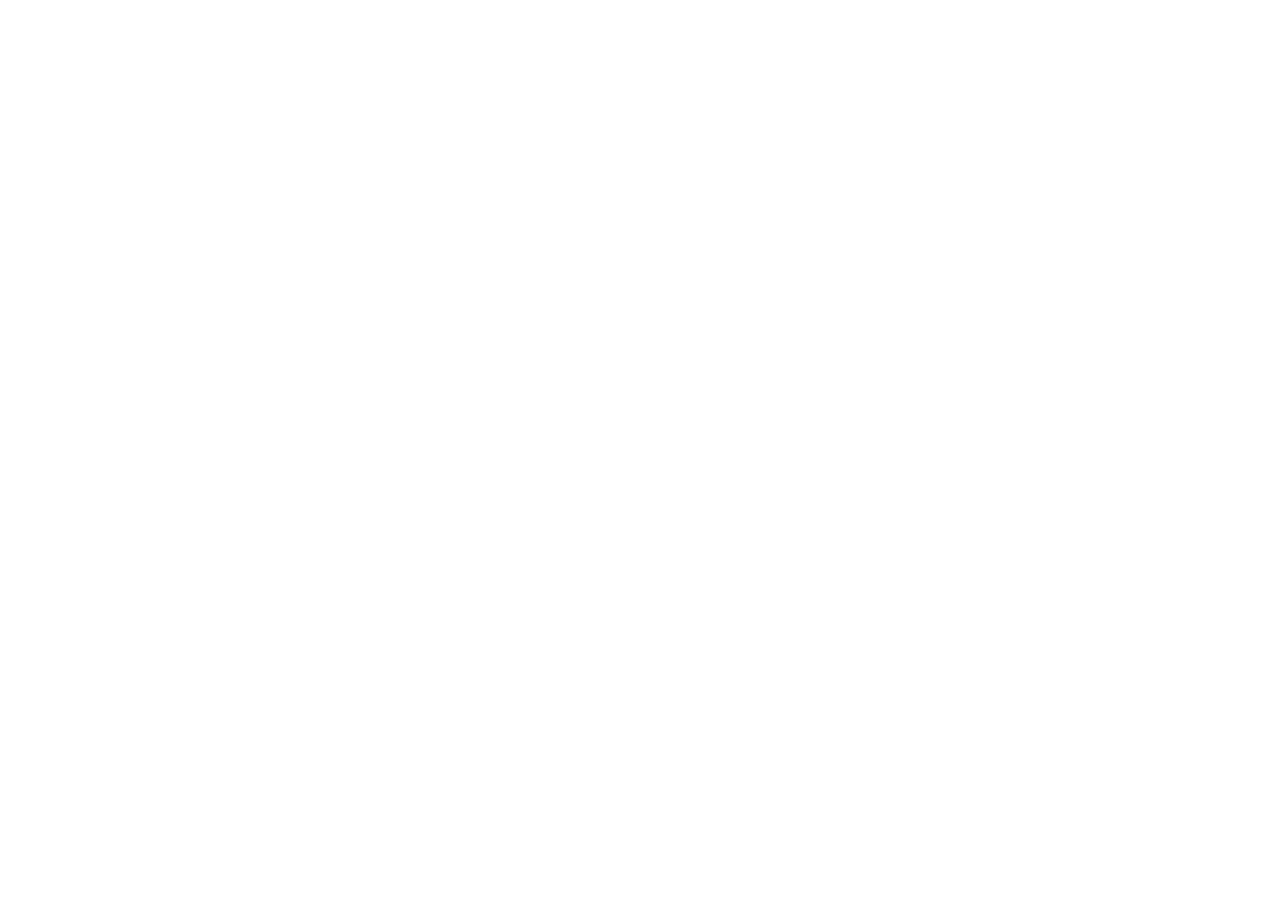
==== index.html @ bd6015cc "Site" ====
<!DOCTYPE html>
<html lang="en">
<head>
    <meta charset="UTF-8">
    <meta name="viewport" content="width=device-width, initial-scale=1.0">
    <title>La Boite</title>
</head>
<body>
    
</body>
</html>
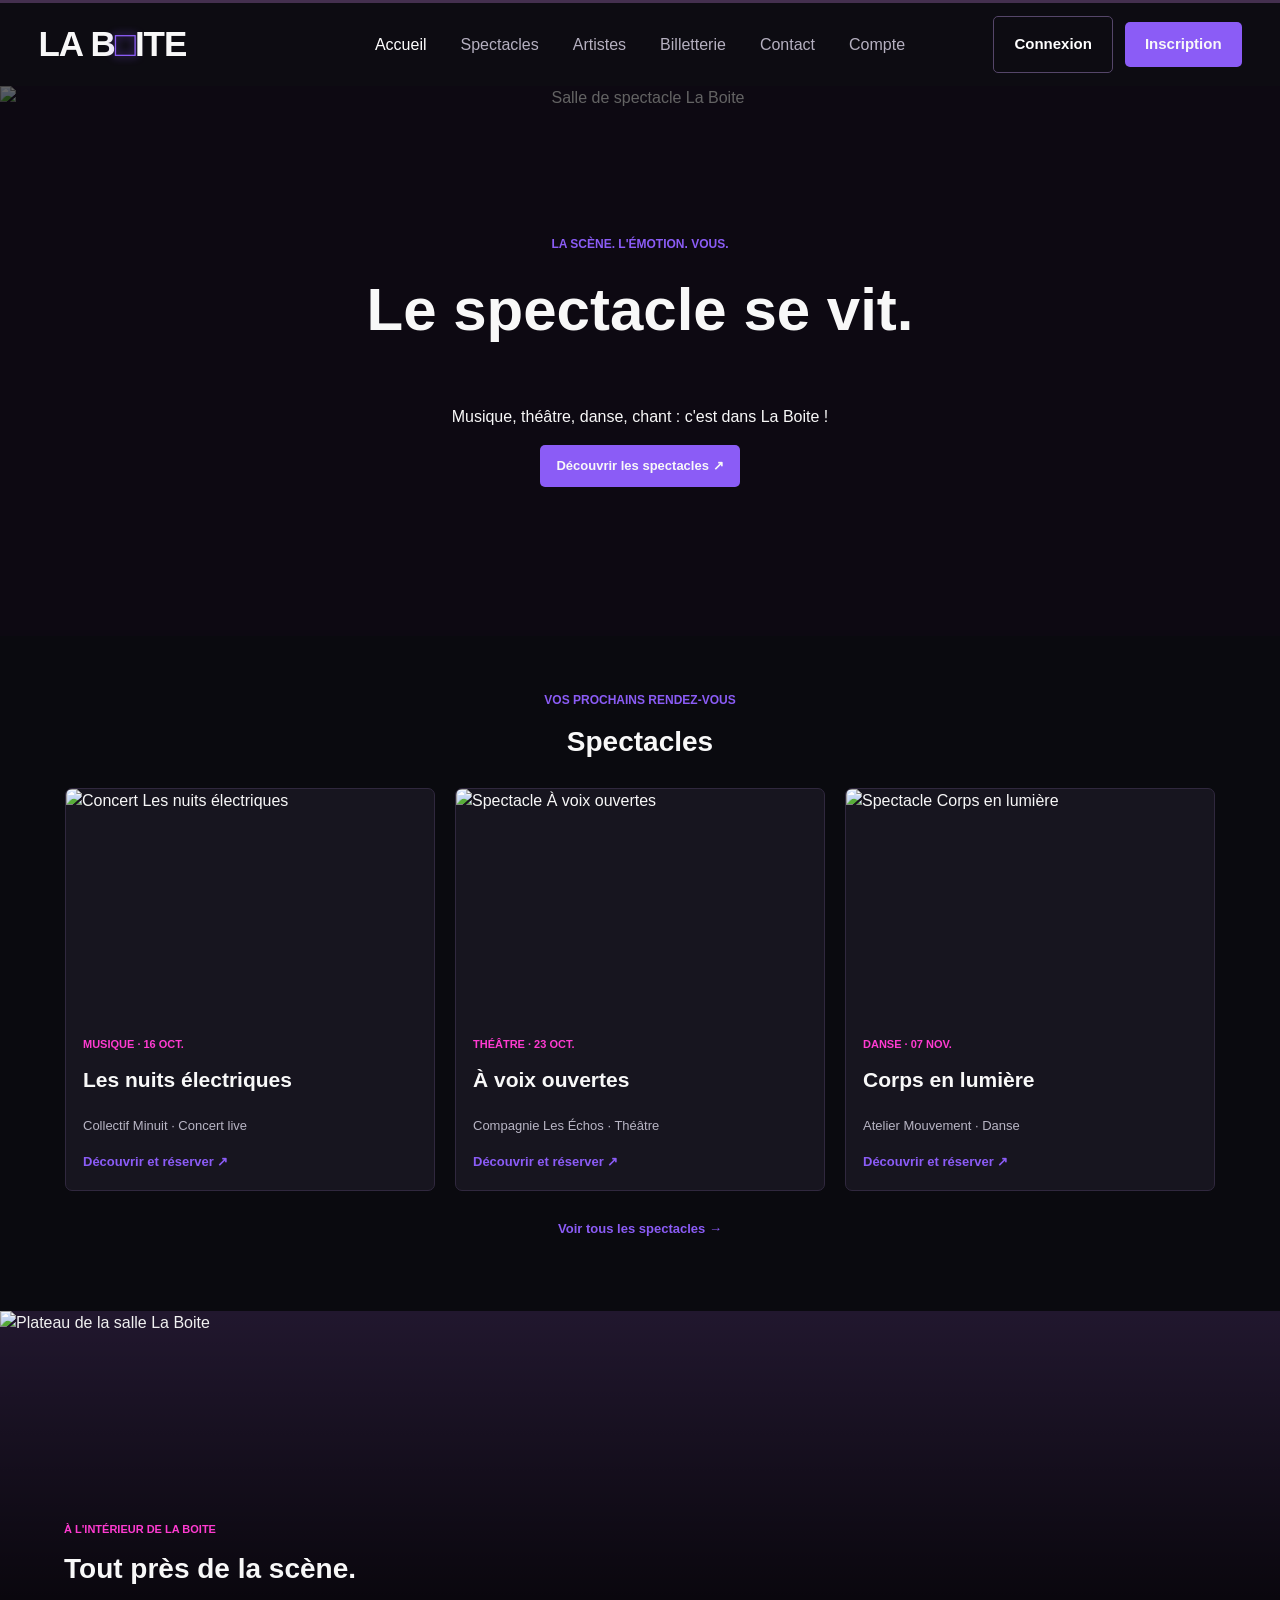
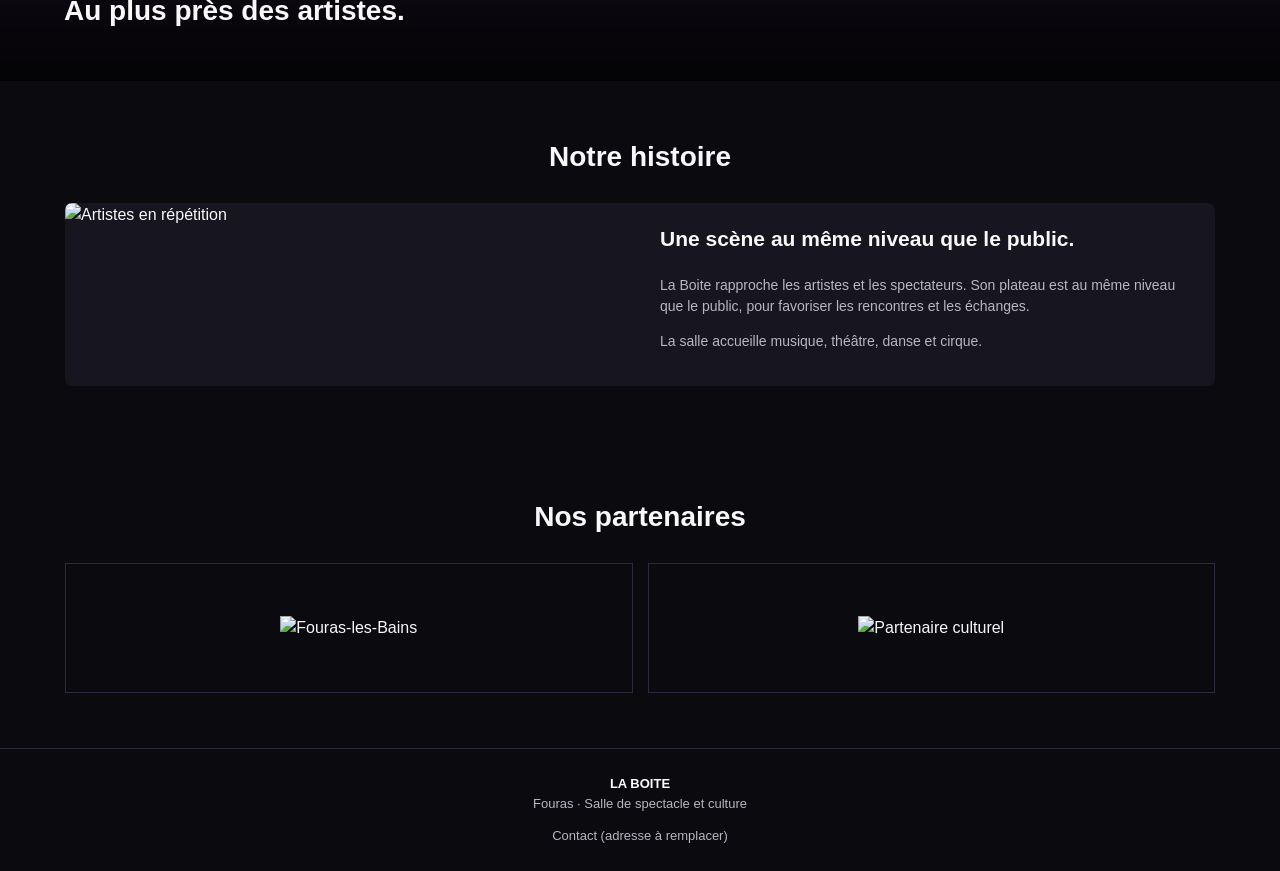
==== commit f2d89dbb: "Add files via upload" ====
--- a/index.html
+++ b/index.html
@@ -1,11 +1,81 @@
-<!DOCTYPE html>
-<html lang="en">
-<head>
-    <meta charset="UTF-8">
-    <meta name="viewport" content="width=device-width, initial-scale=1.0">
-    <title>La Boite</title>
-</head>
-<body>
-    
-</body>
-</html>+<!DOCTYPE html>
+<html lang="fr">
+<head>
+  <meta charset="UTF-8">
+  <meta name="viewport" content="width=device-width, initial-scale=1.0">
+  <title>La Boite - Accueil</title>
+  <link rel="stylesheet" href="telephone.css">
+  <link rel="stylesheet" href="pc.css">
+</head>
+<body>
+<header>
+  <a class="logo" href="index.html">LA B<span>□</span>ITE</a>
+  <nav>
+    <a href="index.html">Accueil</a>
+    <a href="spectacles.html">Spectacles</a>
+    <a href="index.html#histoire">Artistes</a>
+    <a href="spectacles.html#agenda">Billetterie</a>
+    <a href="index.html#contact">Contact</a>
+    <a href="#compte">Compte</a>
+  </nav>
+  <div class="compte">
+    <a class="connexion" href="#connexion">Connexion</a>
+    <a class="bouton" href="#inscription">Inscription</a>
+  </div>
+</header>
+<main>
+  <section class="banniere">
+    <img src="/image/accueil.jpg" alt="Salle de spectacle La Boite">
+    <div class="banniere-texte">
+      <p class="accent">LA SCÈNE. L'ÉMOTION. VOUS.</p>
+      <h1>Le spectacle se vit.</h1>
+      <p>Musique, théâtre, danse, chant : c'est dans La Boite !</p>
+      <a class="bouton" href="spectacles.html">Découvrir les spectacles ↗</a>
+    </div>
+  </section>
+  <section class="contenu">
+    <div class="titre"><p class="accent">VOS PROCHAINS RENDEZ-VOUS</p><h2>Spectacles</h2></div>
+    <div class="cartes">
+      <article class="carte">
+        <img src="/image/concert.png" alt="Concert Les nuits électriques">
+        <div class="carte-texte"><p class="rose">MUSIQUE · 16 OCT.</p><h3>Les nuits électriques</h3><p>Collectif Minuit · Concert live</p><a href="spectacles.html#concert">Découvrir et réserver ↗</a></div>
+      </article>
+      <article class="carte">
+        <!-- IMAGE À AJOUTER : images/theatre.jpg (photo du théâtre) -->
+        <img src="/image/theatre.png" alt="Spectacle À voix ouvertes">
+        <div class="carte-texte"><p class="rose">THÉÂTRE · 23 OCT.</p><h3>À voix ouvertes</h3><p>Compagnie Les Échos · Théâtre</p><a href="spectacles.html#theatre">Découvrir et réserver ↗</a></div>
+      </article>
+      <article class="carte">
+        <!-- IMAGE À AJOUTER : images/danse.jpg (photo de danse) -->
+        <img src="/image/danse.png" alt="Spectacle Corps en lumière">
+        <div class="carte-texte"><p class="rose">DANSE · 07 NOV.</p><h3>Corps en lumière</h3><p>Atelier Mouvement · Danse</p><a href="spectacles.html#danse">Découvrir et réserver ↗</a></div>
+      </article>
+    </div>
+    <p class="centrer"><a href="spectacles.html">Voir tous les spectacles →</a></p>
+  </section>
+  <section class="grande-image">
+    <!-- IMAGE À AJOUTER : images/salle.jpg (plateau au même niveau que les spectateurs) -->
+    <img src="images/salle.jpg" alt="Plateau de la salle La Boite">
+    <div><p class="rose">À L'INTÉRIEUR DE LA BOITE</p><h2>Tout près de la scène.<br>Au plus près des artistes.</h2></div>
+  </section>
+  <section class="contenu" id="histoire">
+    <div class="titre"><h2>Notre histoire</h2></div>
+    <div class="histoire">
+      <!-- IMAGE À AJOUTER : images/artistes.jpg (artistes en répétition) -->
+      <img src="images/artistes.jpg" alt="Artistes en répétition">
+      <div><h3>Une scène au même niveau que le public.</h3><p>La Boite rapproche les artistes et les spectateurs. Son plateau est au même niveau que le public, pour favoriser les rencontres et les échanges.</p><p>La salle accueille musique, théâtre, danse et cirque.</p></div>
+    </div>
+  </section>
+  <section class="contenu">
+    <div class="titre"><h2>Nos partenaires</h2></div>
+    <div class="partenaires">
+      <!-- IMAGE À AJOUTER : images/fouras.png (logo de Fouras) -->
+      <div><img src="images/fouras.png" alt="Fouras-les-Bains"></div>
+      <!-- IMAGE À AJOUTER : images/partenaire.png (deuxième logo) -->
+      <div><img src="images/partenaire.png" alt="Partenaire culturel"></div>
+    </div>
+  </section>
+</main>
+<footer id="contact"><strong>LA BOITE</strong><p>Fouras · Salle de spectacle et culture</p><a href="mailto:contact@exemple.fr">Contact (adresse à remplacer)</a></footer>
+</body>
+</html>
--- a/telephone.css
+++ b/telephone.css
@@ -0,0 +1,81 @@
+/* STYLE DE BASE : TÉLÉPHONE */
+:root { --noir:#0A0A0F; --violet:#8B5CF6; --rose:#FF3BD1; --blanc:#F8F8F8; --gris:#B8B5C4; --fond:#17151F; }
+* { box-sizing:border-box; }
+body { margin:0; background:var(--noir); color:var(--blanc); font-family:Arial,sans-serif; line-height:1.5; }
+a { color:inherit; text-decoration:none; }
+img { display:block; max-width:100%; }
+h1,h2,h3,p { margin-top:0; }
+h2 { font-size:28px; }
+h3 { font-size:21px; }
+header { padding:15px; display:flex; flex-direction:column; align-items:center; gap:12px; background:#0D0C12; }
+.logo { font-size:27px; font-weight:bold; }
+.logo span { color:var(--violet); text-shadow:0 0 8px var(--violet); }
+nav { display:flex; justify-content:center; flex-wrap:wrap; gap:15px; font-size:13px; }
+nav a:hover { color:var(--violet); }
+.contenu { width:90%; max-width:1150px; margin:auto; padding:35px 0; }
+.titre { text-align:center; margin-bottom:25px; }
+.accent { color:var(--violet); font-size:12px; font-weight:bold; }
+.rose { color:var(--rose); font-size:11px; font-weight:bold; }
+.secondaire { color:var(--gris); font-size:13px; }
+.bouton { display:inline-block; background:var(--violet); padding:11px 16px; border-radius:5px; font-size:13px; font-weight:bold; }
+.bouton:hover { background:#A178F9; }
+/* IMAGE DE LA BANNIÈRE : accueil.jpg */
+.banniere { min-height:400px; position:relative; display:grid; place-items:center; text-align:center; padding:30px 20px; background:#21172E; }
+.banniere>img { position:absolute; width:100%; height:100%; object-fit:cover; inset:0; }
+.banniere:after { content:""; position:absolute; inset:0; background:rgba(0,0,0,.6); }
+.banniere-texte { position:relative; z-index:1; }
+.banniere h1 { font-size:40px; }
+/* IMAGES DES CARTES : concert.jpg, theatre.jpg, danse.jpg */
+.cartes { display:grid; gap:20px; }
+.carte { background:var(--fond); border:1px solid #30283E; border-radius:7px; overflow:hidden; }
+.carte img { width:100%; height:230px; object-fit:cover; }
+.carte-texte { padding:17px; }
+.carte-texte>p:not(.rose) { color:var(--gris); font-size:13px; }
+.carte-texte a,.centrer a { color:var(--violet); font-weight:bold; font-size:13px; }
+.centrer { text-align:center; margin-top:25px; }
+/* GRANDE IMAGE DE LA SALLE : salle.jpg */
+.grande-image { position:relative; min-height:300px; display:flex; align-items:end; background:#21172E; }
+.grande-image>img { position:absolute; width:100%; height:100%; object-fit:cover; inset:0; }
+.grande-image:after { content:""; position:absolute; inset:0; background:linear-gradient(transparent,rgba(0,0,0,.9)); }
+.grande-image>div { position:relative; z-index:1; width:90%; margin:0 auto 25px; }
+/* IMAGE DE L'HISTOIRE : artistes.jpg */
+.histoire { background:var(--fond); border-radius:7px; overflow:hidden; }
+.histoire img { width:100%; height:240px; object-fit:cover; }
+.histoire>div { padding:20px; }
+.histoire p { color:var(--gris); font-size:14px; }
+/* LOGOS : fouras.png et partenaire.png */
+.partenaires { display:grid; gap:15px; }
+.partenaires>div { border:1px solid #30283E; min-height:130px; display:grid; place-items:center; padding:15px; }
+.partenaires img { max-height:100px; object-fit:contain; }
+/* PAGE SPECTACLES */
+.intro { text-align:center; padding:40px 20px 10px; }
+.intro h1 { font-size:43px; }
+.intro>p:last-child { color:var(--gris); }
+.agenda { display:grid; grid-template-columns:repeat(2,minmax(0,1fr)); gap:10px; }
+.agenda a { display:flex; flex-direction:column; padding:13px; border:1px solid #30283E; background:var(--fond); border-radius:6px; }
+.agenda strong { font-size:28px; }
+.agenda strong small { font-size:10px; color:var(--violet); }
+.agenda span { border-top:1px solid #30283E; margin-top:8px; padding-top:8px; color:var(--gris); font-size:10px; }
+.agenda b { font-size:12px; }
+.agenda a>small { font-size:10px; color:var(--gris); }
+/* IMAGES DES FICHES : concert.jpg, theatre.jpg, danse.jpg, musical.jpg */
+.fiche { background:var(--fond); border:1px solid #30283E; border-radius:7px; overflow:hidden; margin-bottom:22px; }
+.fiche>img { width:100%; height:240px; object-fit:cover; }
+.fiche>div { padding:20px; }
+.fiche>div>p:not(.rose) { color:var(--gris); font-size:14px; }
+.bas-fiche { border-top:1px solid #30283E; padding-top:15px; display:flex; flex-wrap:wrap; align-items:center; justify-content:space-between; gap:12px; }
+footer { border-top:1px solid #30283E; text-align:center; padding:25px; color:var(--gris); font-size:13px; }
+footer strong { color:white; }
+
+/* Boutons du compte : affichage téléphone */
+.compte { display:flex; justify-content:center; gap:10px; align-items:center; }
+.connexion { border:1px solid #554669; border-radius:5px; padding:10px 15px; font-size:13px; }
+.connexion:hover { border-color:var(--violet); }
+
+/* Barre de navigation sur téléphone */
+header { border-top:3px solid #44304f; }
+header nav { gap:14px; }
+header .logo { white-space:nowrap; letter-spacing:-1px; }
+header .logo span { display:inline-block; font-size:27px; line-height:1; color:var(--violet); }
+header .compte .connexion { background:transparent; color:white; font-weight:bold; }
+header .compte .bouton { padding:11px 20px; }
--- a/pc.css
+++ b/pc.css
@@ -0,0 +1,44 @@
+/* Adaptation tablette et ordinateur. Charger après telephone.css. */
+/* TABLETTE : à partir de 650 pixels */
+@media (min-width:650px) {
+ header { flex-direction:row; justify-content:space-between; padding:15px 5%; }
+ .cartes,.partenaires { grid-template-columns:repeat(2,1fr); }
+ .histoire { display:grid; grid-template-columns:1fr 1fr; }
+ .histoire img { height:100%; }
+ .agenda { grid-template-columns:repeat(4,minmax(0,1fr)); }
+ .fiche { display:grid; grid-template-columns:32% 1fr; }
+ .fiche>img { height:100%; min-height:280px; }
+}
+/* ORDINATEUR : à partir de 1000 pixels */
+@media (min-width:1000px) {
+ .contenu { padding:55px 0; }
+ .banniere { min-height:550px; }
+ .banniere h1 { font-size:60px; }
+ .cartes { grid-template-columns:repeat(3,1fr); }
+ .grande-image { min-height:370px; }
+ .intro h1 { font-size:55px; }
+ .fiche>div { padding:30px; }
+}
+
+/* Menu centré et boutons à droite sur ordinateur */
+@media (min-width:1000px) {
+ header { display:grid; grid-template-columns:1fr auto 1fr; align-items:center; gap:18px; }
+ header .logo { justify-self:start; }
+ header nav { justify-self:center; flex-wrap:nowrap; white-space:nowrap; }
+ header .compte { justify-self:end; white-space:nowrap; }
+}
+
+/* Barre identique à la maquette : logo à gauche, liens au centre, compte à droite */
+@media (min-width:1100px) {
+ header { display:grid; grid-template-columns:minmax(190px,1fr) auto minmax(190px,1fr); align-items:center; padding:12px 3%; gap:20px; min-height:86px; }
+ header .logo { justify-self:start; font-size:35px; }
+ header .logo span { font-size:35px; }
+ header nav { justify-self:center; display:flex; flex-wrap:nowrap; gap:34px; font-size:16px; color:#b5b0c0; }
+ header nav a:first-child { color:#fff; }
+ header .compte { justify-self:end; gap:12px; }
+ header .compte a { padding:16px 20px; font-size:15px; }
+}
+@media (min-width:650px) and (max-width:1099px) {
+ header { flex-wrap:wrap; justify-content:center; }
+ header nav { order:3; width:100%; justify-content:center; }
+}
